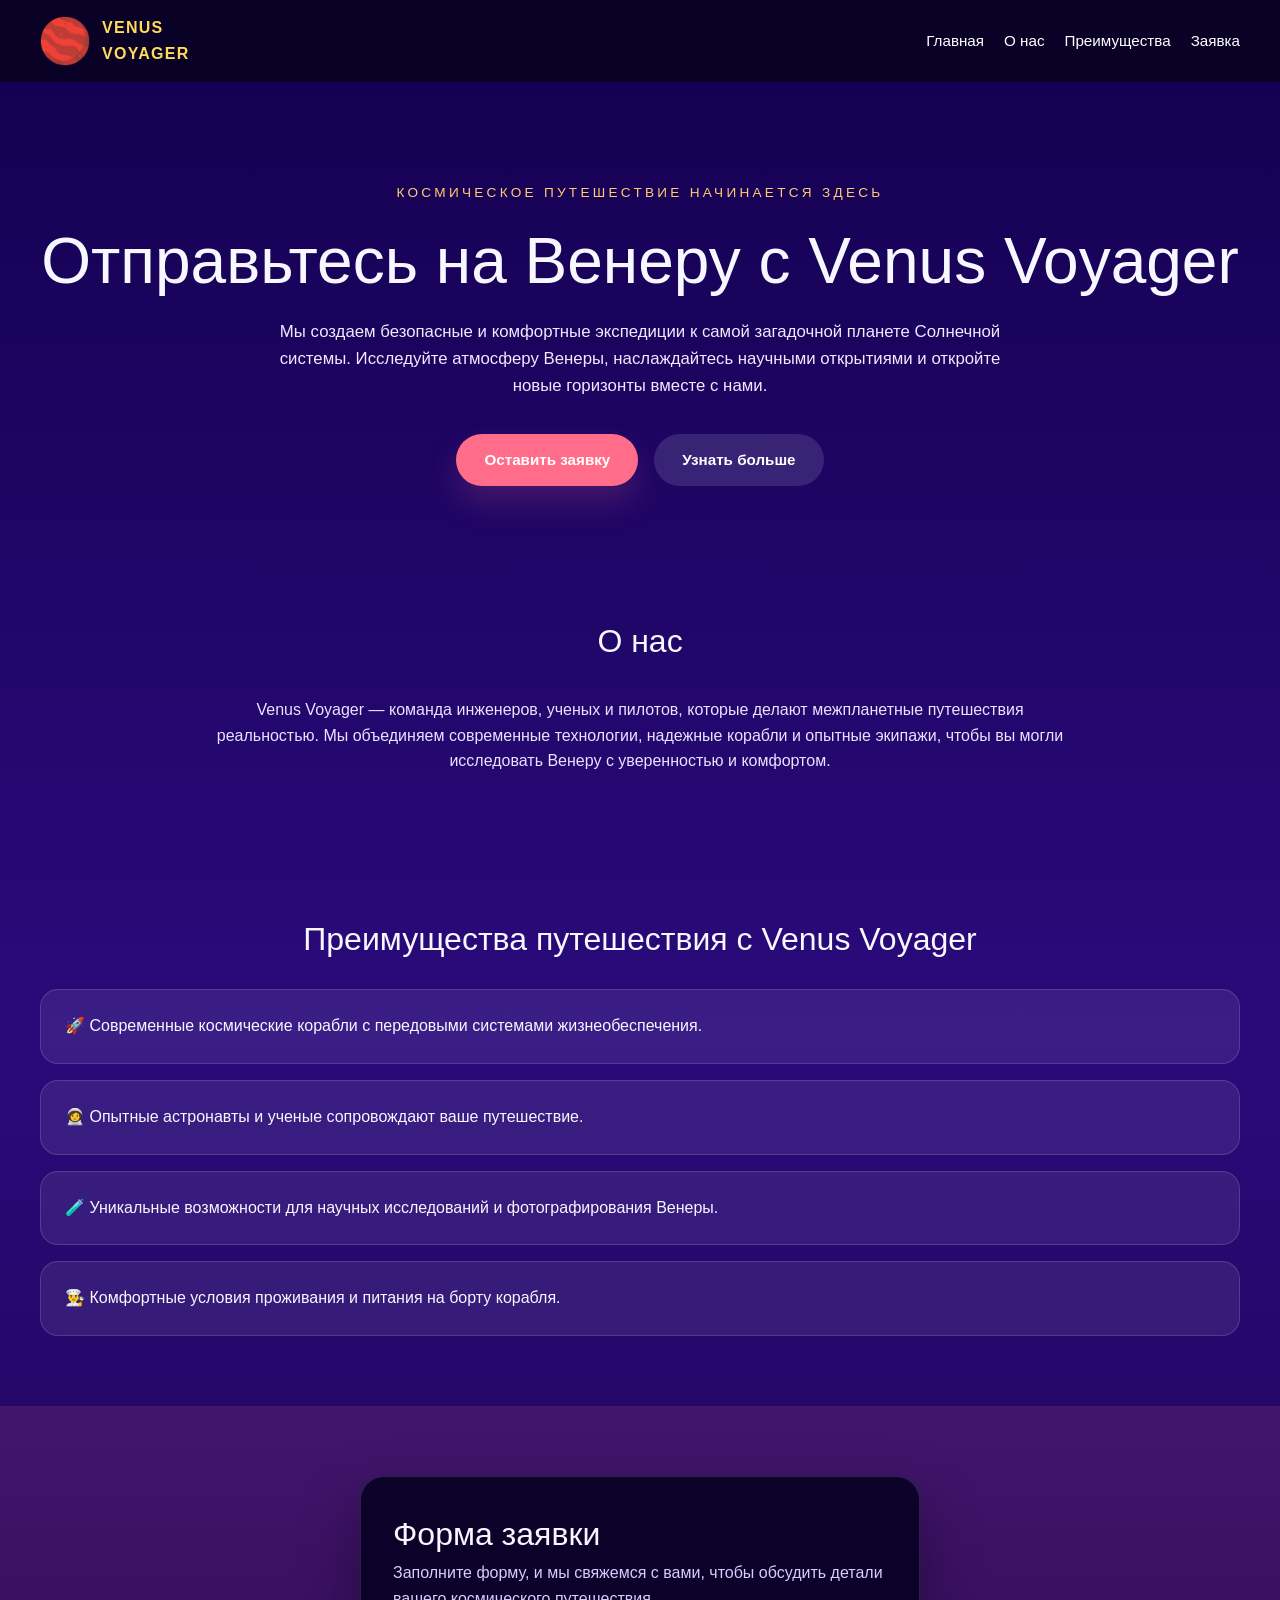
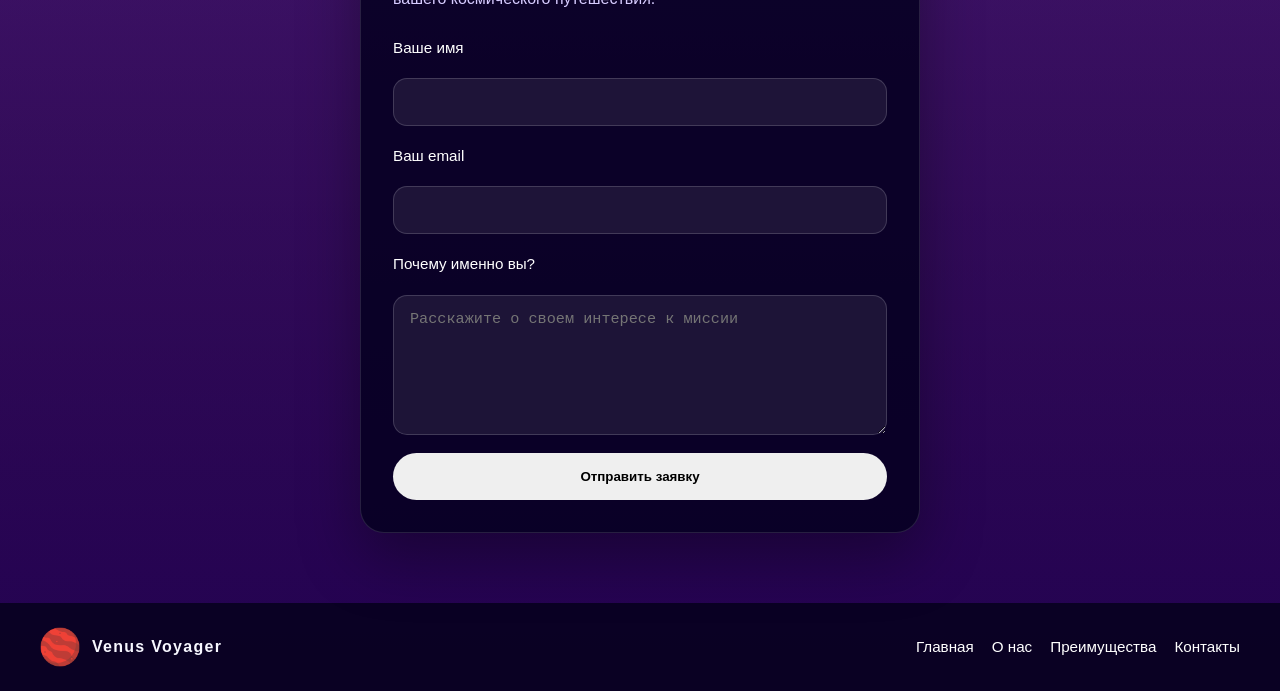
==== index.html @ 387cab81 "Add files via upload" ====
<!DOCTYPE html>
<html lang="ru">
<head>
    <meta charset="UTF-8">
    <meta name="viewport" content="width=device-width, initial-scale=1.0">
    <meta name="yandex-verification" content="YOUR_VERIFICATION_CODE_HERE">
    <link rel="stylesheet" href="style/reset.css">
    <link rel="stylesheet" href="style/normalize.css">
    <link rel="stylesheet" href="style/style.css">
    <link rel="icon" href="img/icon.png" type="image/png">
    <title>Venus Voyager</title>
</head>
<body>
    <header>
        <div class="container header-inner">
            <a class="logo" href="#hero">
                <img src="img/icon.png" alt="Логотип Venus Voyager">
                <span>Venus Voyager</span>
            </a>
            <nav>
                <ul>
                    <li><a href="#hero">Главная</a></li>
                    <li><a href="#about">О нас</a></li>
                    <li><a href="#features">Преимущества</a></li>
                    <li><a href="#contact">Заявка</a></li>
                </ul>
            </nav>
        </div>
    </header>

    <main id="main">
        <section id="hero" class="hero">
            <div class="container hero-content">
                <p class="eyebrow">Космическое путешествие начинается здесь</p>
                <h1>Отправьтесь на Венеру с Venus Voyager</h1>
                <p>Мы создаем безопасные и комфортные экспедиции к самой загадочной планете Солнечной системы. Исследуйте атмосферу Венеры, наслаждайтесь научными открытиями и откройте новые горизонты вместе с нами.</p>
                <div class="hero-actions">
                    <a class="button primary" href="#contact">Оставить заявку</a>
                    <a class="button secondary" href="#about">Узнать больше</a>
                </div>
            </div>
        </section>

        <section id="about" class="about">
            <div class="container">
                <h2>О нас</h2>
                <p>Venus Voyager — команда инженеров, ученых и пилотов, которые делают межпланетные путешествия реальностью. Мы объединяем современные технологии, надежные корабли и опытные экипажи, чтобы вы могли исследовать Венеру с уверенностью и комфортом.</p>
            </div>
        </section>

        <section id="features" class="features">
            <div class="container">
                <h2>Преимущества путешествия с Venus Voyager</h2>
                <ul class="feature-list">
                    <li>🚀 Современные космические корабли с передовыми системами жизнеобеспечения.</li>
                    <li>🧑‍🚀 Опытные астронавты и ученые сопровождают ваше путешествие.</li>
                    <li>🧪 Уникальные возможности для научных исследований и фотографирования Венеры.</li>
                    <li>👨‍🍳 Комфортные условия проживания и питания на борту корабля.</li>
                </ul>
            </div>
        </section>

        <section id="contact" class="contact">
            <div class="container">
                <div class="contact-card">
                    <h2>Форма заявки</h2>
                    <p>Заполните форму, и мы свяжемся с вами, чтобы обсудить детали вашего космического путешествия.</p>
                    <form action="contact.html">
                        <label for="name">Ваше имя</label>
                        <input type="text" id="name" name="name" required>

                        <label for="email">Ваш email</label>
                        <input type="email" id="email" name="email" required>

                        <label for="message">Почему именно вы?</label>
                        <textarea name="message" id="message" rows="5" placeholder="Расскажите о своем интересе к миссии"></textarea>

                        <button type="submit" class="button primary">Отправить заявку</button>
                    </form>
                </div>
            </div>
        </section>
    </main>

    <footer>
        <div class="container footer-inner">
            <div class="footer-brand">
                <img src="img/icon.png" alt="Логотип Venus Voyager">
                <span>Venus Voyager</span>
            </div>
            <nav>
                <ul>
                    <li><a href="#hero">Главная</a></li>
                    <li><a href="#about">О нас</a></li>
                    <li><a href="#features">Преимущества</a></li>
                    <li><a href="#contact">Контакты</a></li>
                </ul>
            </nav>
        </div>
    </footer>
</body>
</html>
---- style/style.css ----
html {
  box-sizing: border-box;
  scroll-behavior: smooth;
}

*, *::before, *::after {
  box-sizing: inherit;
}

body {
  margin: 0;
  min-height: 100vh;
  font-family: "Arial", sans-serif;
  color: #f7f7ff;
  background: linear-gradient(180deg, #13004f 0%, #2a0a7b 45%, #15003d 100%);
  line-height: 1.6;
}

img {
  max-width: 100%;
  display: block;
}

a {
  color: inherit;
  text-decoration: none;
  transition: color 0.25s ease, transform 0.25s ease;
}
a:hover {
  color: #ffda5b;
}

button, .button {
  display: inline-flex;
  align-items: center;
  justify-content: center;
  border: none;
  border-radius: 999px;
  font-weight: 700;
  cursor: pointer;
  transition: background 0.25s ease, transform 0.2s ease, box-shadow 0.2s ease;
  text-decoration: none;
}
button:hover, .button:hover {
  transform: translateY(-2px);
}

button:focus-visible, .button:focus-visible, a:focus-visible {
  outline: 2px dashed #ffda5b;
  outline-offset: 4px;
}

.container {
  width: min(1200px, 100% - 40px);
  margin: 0 auto;
}

header {
  position: sticky;
  top: 0;
  z-index: 10;
  background: rgba(10, 2, 35, 0.92);
  backdrop-filter: blur(12px);
  padding: 16px 0;
}
header .header-inner {
  display: flex;
  align-items: center;
  justify-content: space-between;
  gap: 24px;
}
header .logo {
  height: 50px;
  width: 50px;
  display: flex;
  align-items: center;
  gap: 12px;
  font-size: 1rem;
  font-weight: 800;
  text-transform: uppercase;
  letter-spacing: 0.08em;
}
header .logo span {
  color: #ffda5b;
}
header nav ul {
  display: flex;
  flex-wrap: wrap;
  gap: 20px;
  list-style: none;
  margin: 0;
  padding: 0;
}
header nav ul li a {
  font-size: 0.95rem;
  color: #fff;
}
header nav ul li a:hover {
  color: #ffda5b;
}

.hero {
  padding: 100px 0 60px;
}
.hero .hero-content {
  display: grid;
  gap: 24px;
  text-align: center;
}
.hero .hero-content p.eyebrow {
  text-transform: uppercase;
  letter-spacing: 0.24em;
  font-size: 0.85rem;
  color: #ffcc70;
}
.hero .hero-content h1 {
  font-size: clamp(2.3rem, 5vw, 4.5rem);
  margin: 0;
  line-height: 1.05;
}
.hero .hero-content p {
  max-width: 760px;
  margin: 0 auto;
  font-size: 1.05rem;
  color: #f2e8ff;
}
.hero .hero-content .hero-actions {
  display: flex;
  flex-wrap: wrap;
  justify-content: center;
  gap: 16px;
  margin-top: 10px;
}
.hero .button {
  padding: 14px 28px;
  font-size: 0.95rem;
}
.hero .primary {
  background: #ff6d8a;
  color: #fff;
  box-shadow: 0 16px 32px rgba(255, 109, 138, 0.18);
}
.hero .primary:hover {
  background: #ff4a72;
}
.hero .secondary {
  background: rgba(255, 255, 255, 0.12);
  color: #fff;
}
.hero .secondary:hover {
  background: rgba(255, 255, 255, 0.2);
}

.about, .features, .contact {
  padding: 70px 0;
}

.about .container {
  display: grid;
  gap: 18px;
}
.about .container h2 {
  font-size: 2rem;
  margin-bottom: 12px;
  text-align: center;
}
.about .container p {
  max-width: 860px;
  margin: 0 auto;
  font-size: 1rem;
  color: #e9e3ff;
  text-align: center;
}

.features .container {
  display: grid;
  gap: 24px;
}
.features .container h2 {
  font-size: 2rem;
  text-align: center;
}
.features .container .feature-list {
  list-style: none;
  margin: 0;
  padding: 0;
  display: grid;
  gap: 16px;
}
.features .container .feature-list li {
  padding: 22px 24px;
  background: rgba(255, 255, 255, 0.08);
  border: 1px solid rgba(255, 255, 255, 0.14);
  border-radius: 18px;
  font-size: 1rem;
  line-height: 1.8;
}

.contact {
  background: linear-gradient(180deg, rgba(255, 109, 138, 0.14) 0%, rgba(41, 4, 86, 0.8) 100%);
}
.contact .container {
  display: grid;
  justify-items: center;
}
.contact .container .contact-card {
  width: min(560px, 100%);
  background: rgba(6, 0, 34, 0.88);
  border: 1px solid rgba(255, 255, 255, 0.12);
  border-radius: 24px;
  padding: 32px;
  box-shadow: 0 24px 60px rgba(0, 0, 0, 0.35);
}
.contact .container .contact-card h2 {
  margin-top: 0;
  font-size: 2rem;
}
.contact .container .contact-card p {
  margin: 0 0 24px;
  color: #d7ccff;
}
.contact .container .contact-card form {
  display: grid;
  gap: 18px;
}
.contact .container .contact-card form label {
  display: grid;
  gap: 8px;
  font-size: 0.95rem;
  color: #fff;
}
.contact .container .contact-card form input, .contact .container .contact-card form textarea {
  width: 100%;
  padding: 14px 16px;
  border-radius: 14px;
  border: 1px solid rgba(255, 255, 255, 0.16);
  background: rgba(255, 255, 255, 0.08);
  color: #fff;
  font-size: 0.95rem;
  min-height: 48px;
  transition: border-color 0.2s ease, background 0.2s ease;
}
.contact .container .contact-card form input:focus, .contact .container .contact-card form textarea:focus {
  outline: none;
  background: rgba(255, 255, 255, 0.12);
  border-color: #ffda5b;
}
.contact .container .contact-card form textarea {
  min-height: 140px;
  resize: vertical;
}
.contact .container .contact-card form .button {
  width: 100%;
  padding: 16px 18px;
}

footer {
  background: rgba(10, 2, 35, 0.96);
  padding: 24px 0;
}
footer .footer-inner {
  display: flex;
  align-items: center;
  justify-content: space-between;
  gap: 24px;
  flex-wrap: wrap;
}
footer .footer-inner .footer-brand {
  display: flex;
  align-items: center;
  gap: 12px;
}
footer .footer-inner .footer-brand img {
  width: 40px;
}
footer .footer-inner .footer-brand span {
  font-weight: 700;
  letter-spacing: 0.08em;
}
footer .footer-inner nav ul {
  display: flex;
  flex-wrap: wrap;
  gap: 18px;
  list-style: none;
  margin: 0;
  padding: 0;
}
footer .footer-inner nav ul li a {
  font-size: 0.95rem;
  color: #fff;
}
footer .footer-inner nav ul li a:hover {
  color: #ffda5b;
}

@media (max-width: 900px) {
  .header-inner {
    flex-direction: column;
    align-items: flex-start;
  }
  nav ul {
    justify-content: center;
  }
  .hero {
    padding-top: 80px;
  }
  .hero-content {
    gap: 20px;
  }
  .contact-card {
    padding: 24px;
  }
}
@media (max-width: 640px) {
  body {
    font-size: 15px;
  }
  header {
    padding: 14px 0;
  }
  .header-inner {
    align-items: center;
  }
  nav ul {
    gap: 14px;
  }
  .hero {
    padding: 70px 0 40px;
  }
  .hero-actions {
    flex-direction: column;
  }
  .about, .features, .contact {
    padding: 50px 0;
  }
  .contact-card {
    padding: 22px;
  }
  .footer-inner {
    flex-direction: column;
    align-items: center;
  }
}/*# sourceMappingURL=style.css.map */
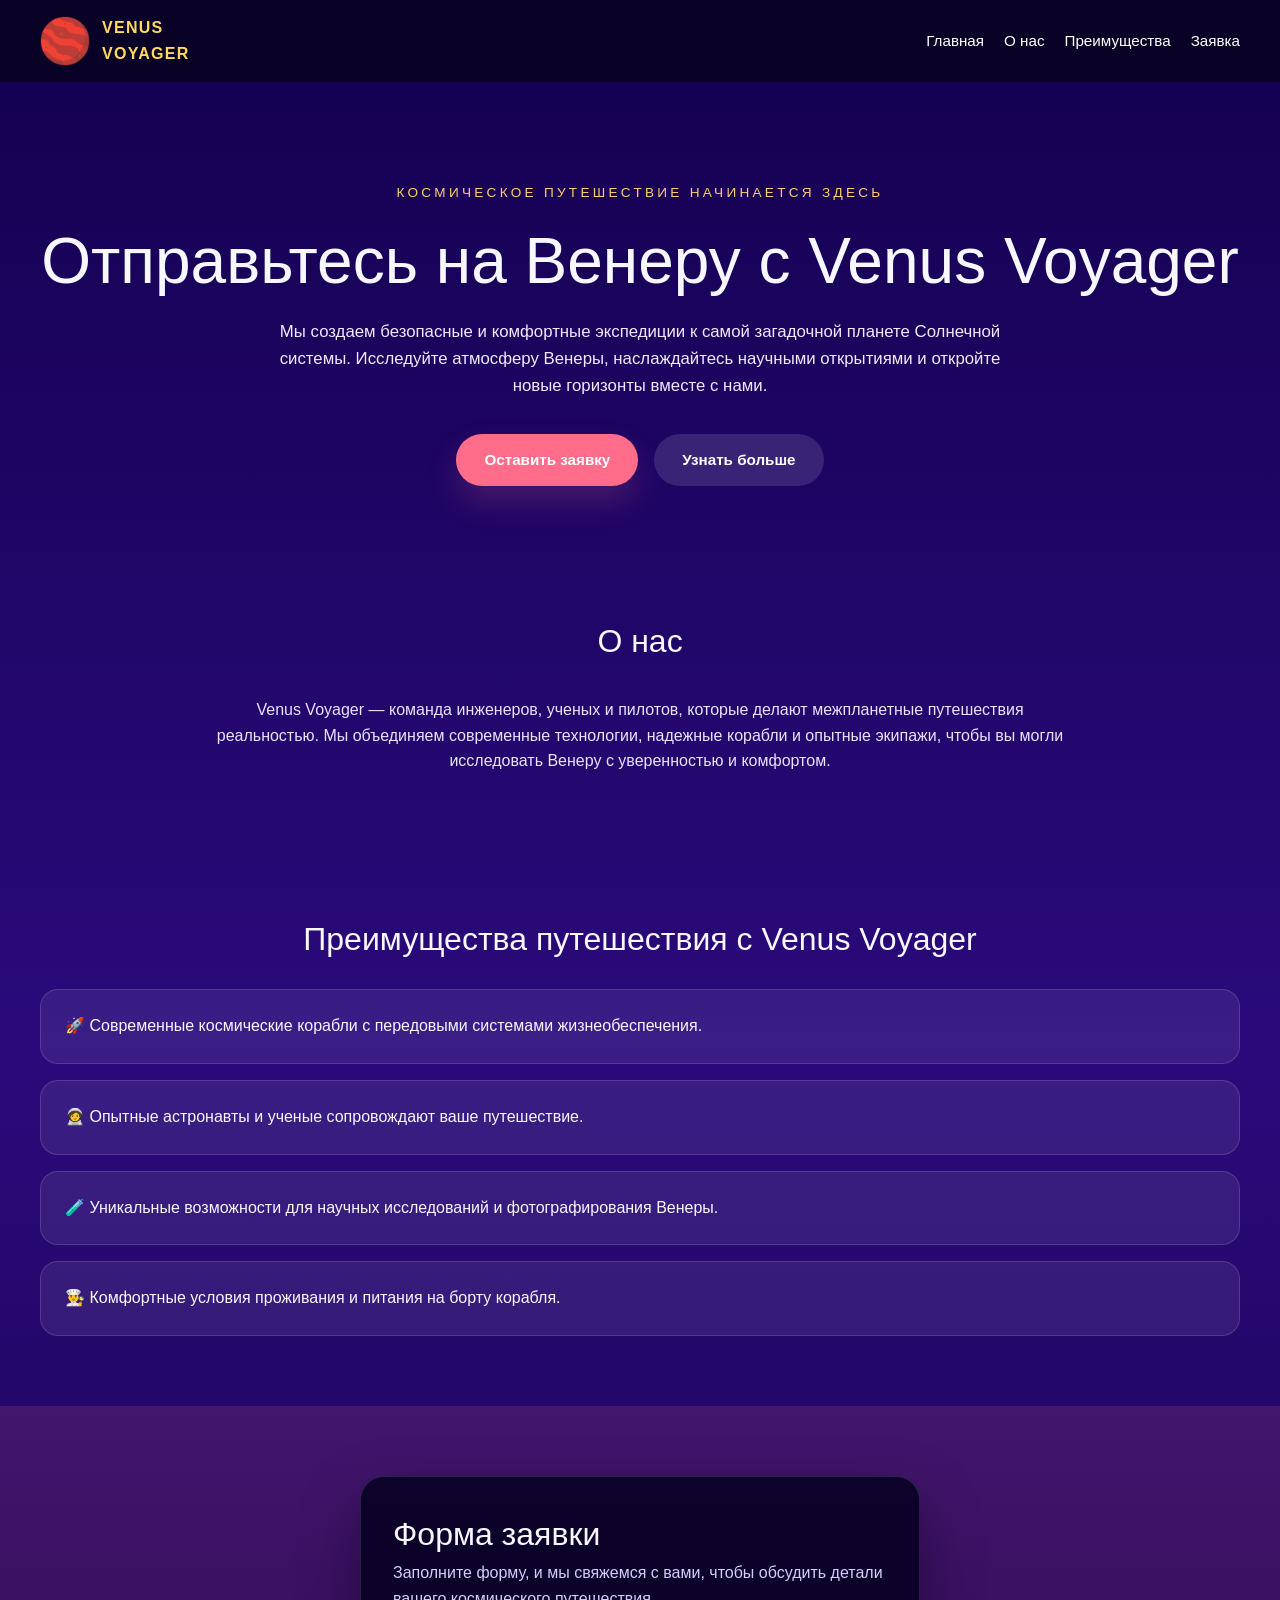
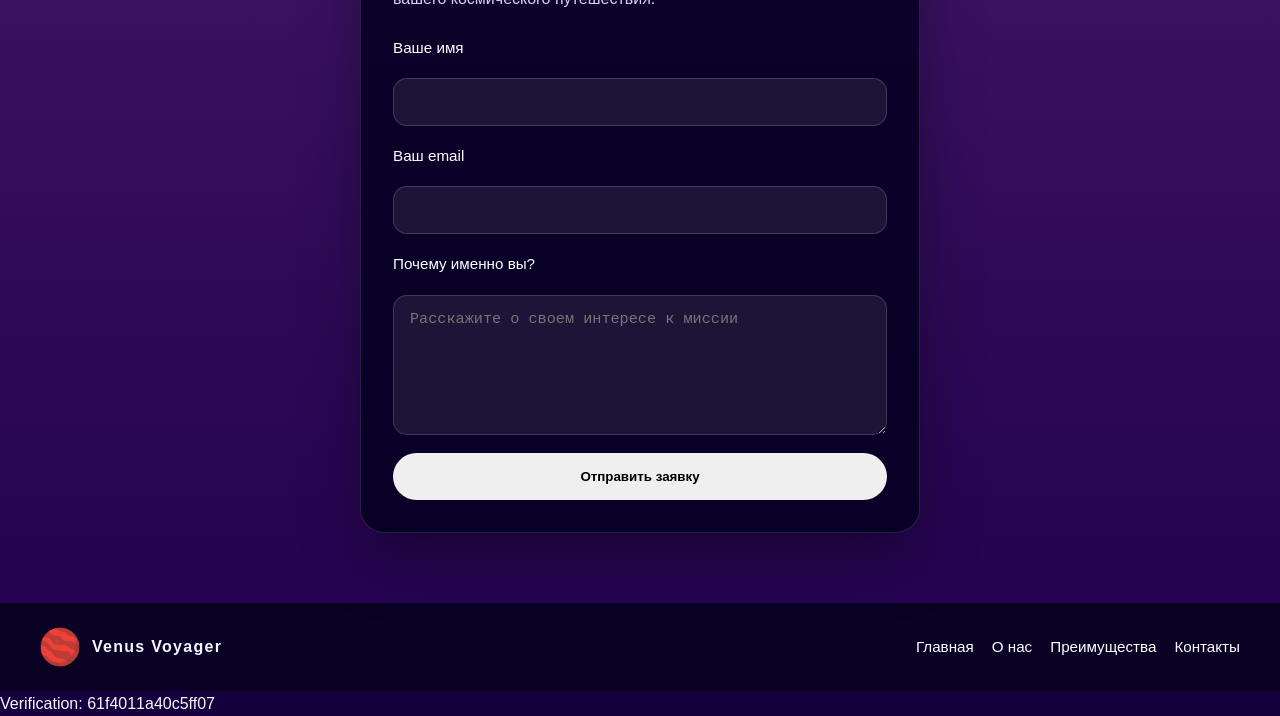
==== commit 411e9da6: "Fix HTML encoding and add meta content type" ====
--- a/index.html
+++ b/index.html
@@ -4,6 +4,7 @@
     <meta charset="UTF-8">
     <meta name="viewport" content="width=device-width, initial-scale=1.0">
     <meta name="yandex-verification" content="YOUR_VERIFICATION_CODE_HERE">
+    <meta http-equiv="Content-Type" content="text/html; charset=UTF-8">
     <link rel="stylesheet" href="style/reset.css">
     <link rel="stylesheet" href="style/normalize.css">
     <link rel="stylesheet" href="style/style.css">
@@ -98,5 +99,6 @@
             </nav>
         </div>
     </footer>
+    Verification: 61f4011a40c5ff07
 </body>
-</html>+</html>
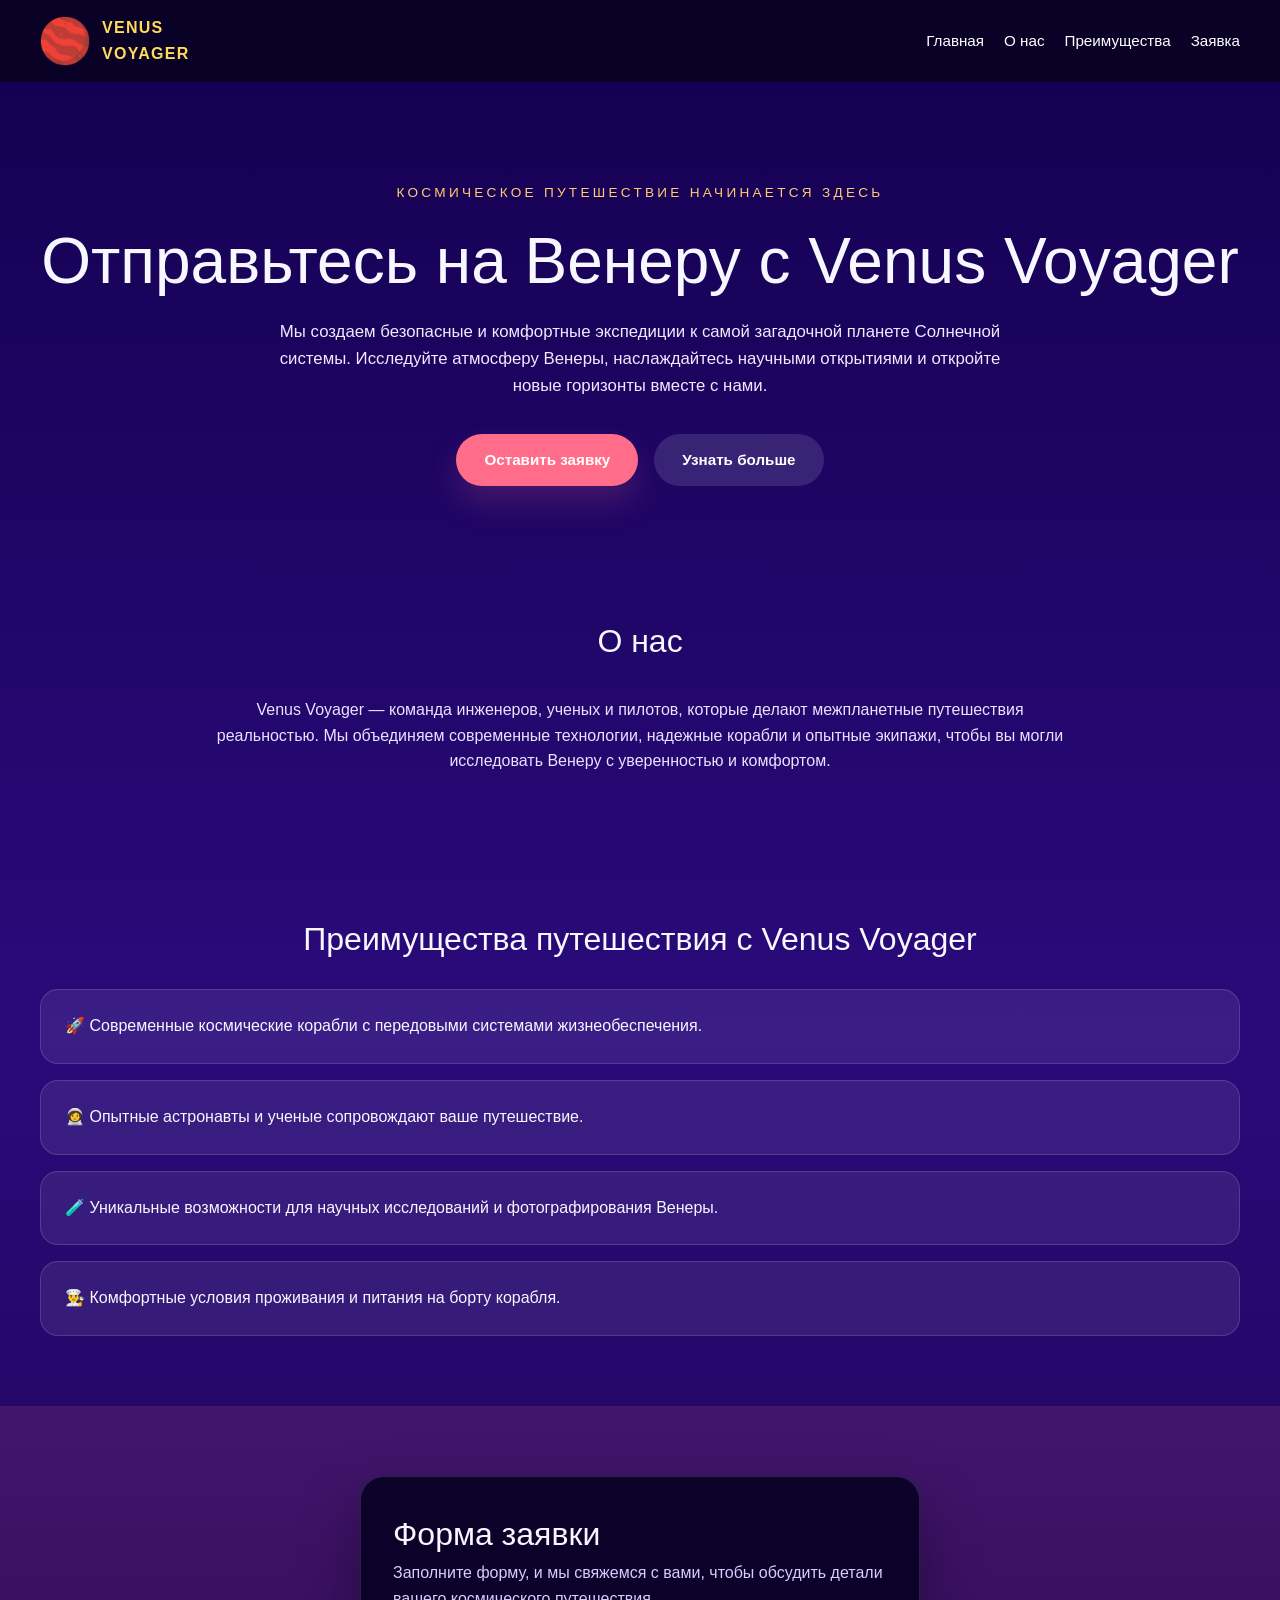
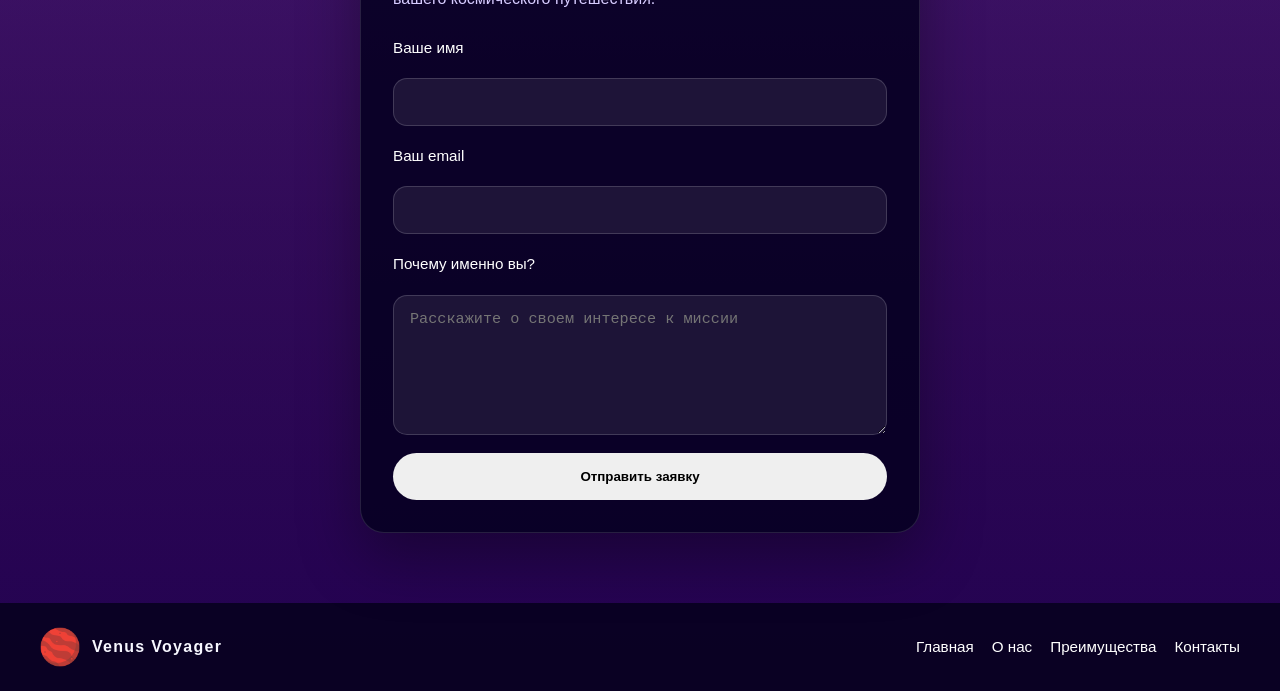
==== commit 5d742863: "sa" ====
--- a/index.html
+++ b/index.html
@@ -3,7 +3,6 @@
 <head>
     <meta charset="UTF-8">
     <meta name="viewport" content="width=device-width, initial-scale=1.0">
-    <meta name="yandex-verification" content="YOUR_VERIFICATION_CODE_HERE">
     <meta http-equiv="Content-Type" content="text/html; charset=UTF-8">
     <link rel="stylesheet" href="style/reset.css">
     <link rel="stylesheet" href="style/normalize.css">
@@ -99,6 +98,5 @@
             </nav>
         </div>
     </footer>
-    Verification: 61f4011a40c5ff07
 </body>
 </html>
